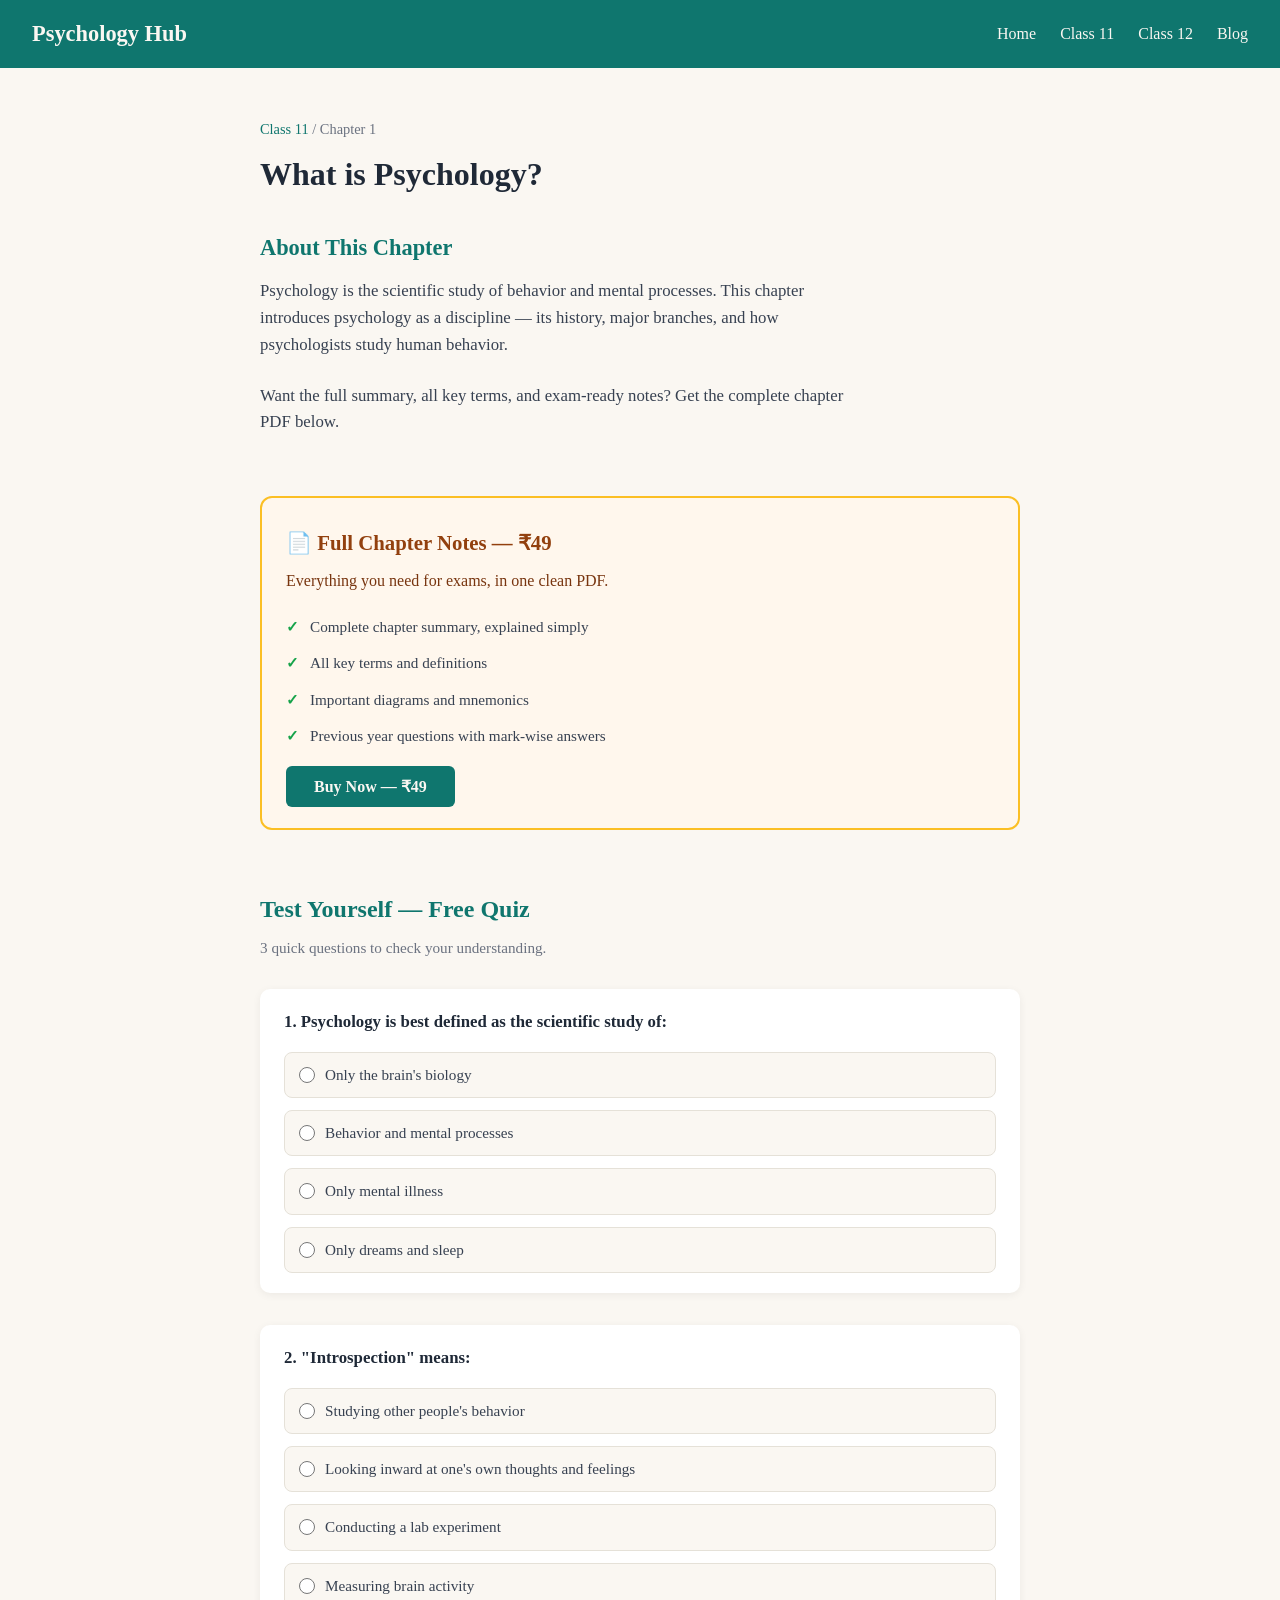
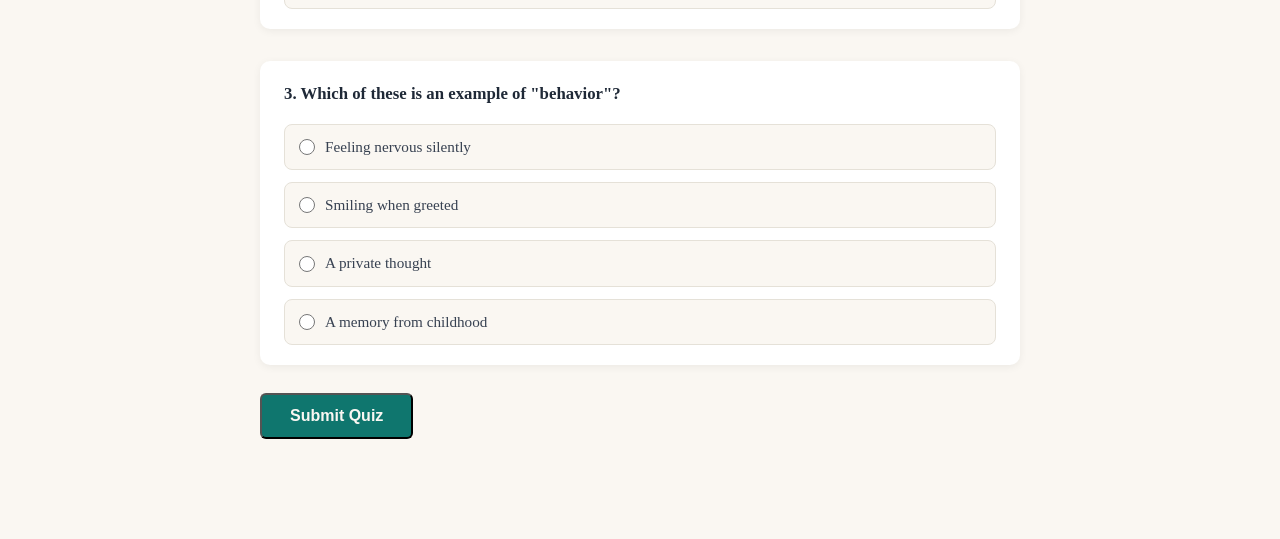
==== chapter-template.html @ 4d124e2e "Initial commit" ====
<!DOCTYPE html>
<html lang="en">
<head>
  <meta charset="UTF-8">
  <meta name="viewport" content="width=device-width, initial-scale=1.0">
  <title>What is Psychology? - Psychology Hub</title>
  <link rel="stylesheet" href="css/style.css">
</head>
<body>

  <nav class="navbar">
    <div class="logo">Psychology Hub</div>
    <ul class="nav-links">
      <li><a href="index.html">Home</a></li>
      <li><a href="class-11.html">Class 11</a></li>
      <li><a href="class-12.html">Class 12</a></li>
      <li><a href="#">Blog</a></li>
    </ul>
  </nav>

  <section class="chapter-header">
    <p class="breadcrumb"><a href="class-11.html">Class 11</a> / Chapter 1</p>
    <h1>What is Psychology?</h1>
  </section>

  <section class="chapter-summary">
  <h2>About This Chapter</h2>
  <p>
    Psychology is the scientific study of behavior and mental processes.
    This chapter introduces psychology as a discipline — its history,
    major branches, and how psychologists study human behavior.
  </p>
  <p class="teaser-note">
    Want the full summary, all key terms, and exam-ready notes? Get the complete chapter PDF below.
  </p>
</section>
<section class="notes-promo">
  <div class="notes-promo-card">
    <h3>📄 Full Chapter Notes — ₹49</h3>
    <p>Everything you need for exams, in one clean PDF.</p>
    <ul class="notes-features">
      <li>Complete chapter summary, explained simply</li>
      <li>All key terms and definitions</li>
      <li>Important diagrams and mnemonics</li>
      <li>Previous year questions with mark-wise answers</li>
    </ul>
    <a href="#" class="btn btn-primary">Buy Now — ₹49</a>
  </div>
</section>
<section class="quiz-section" id="quiz">
  <h2>Test Yourself — Free Quiz</h2>
  <p class="quiz-intro">3 quick questions to check your understanding.</p>

  <div class="quiz-container" id="quiz-container">

    <div class="quiz-question" data-question="1">
      <p class="question-text">1. Psychology is best defined as the scientific study of:</p>
      <div class="options">
        <label class="option"><input type="radio" name="q1" value="wrong"> Only the brain's biology</label>
        <label class="option"><input type="radio" name="q1" value="correct"> Behavior and mental processes</label>
        <label class="option"><input type="radio" name="q1" value="wrong"> Only mental illness</label>
        <label class="option"><input type="radio" name="q1" value="wrong"> Only dreams and sleep</label>
      </div>
    </div>

    <div class="quiz-question" data-question="2">
      <p class="question-text">2. "Introspection" means:</p>
      <div class="options">
        <label class="option"><input type="radio" name="q2" value="wrong"> Studying other people's behavior</label>
        <label class="option"><input type="radio" name="q2" value="correct"> Looking inward at one's own thoughts and feelings</label>
        <label class="option"><input type="radio" name="q2" value="wrong"> Conducting a lab experiment</label>
        <label class="option"><input type="radio" name="q2" value="wrong"> Measuring brain activity</label>
      </div>
    </div>

    <div class="quiz-question" data-question="3">
      <p class="question-text">3. Which of these is an example of "behavior"?</p>
      <div class="options">
        <label class="option"><input type="radio" name="q3" value="wrong"> Feeling nervous silently</label>
        <label class="option"><input type="radio" name="q3" value="correct"> Smiling when greeted</label>
        <label class="option"><input type="radio" name="q3" value="wrong"> A private thought</label>
        <label class="option"><input type="radio" name="q3" value="wrong"> A memory from childhood</label>
      </div>
    </div>

  </div>

  <button id="submit-quiz" class="btn btn-primary">Submit Quiz</button>

  <div id="quiz-result" class="quiz-result"></div>

</section>
<script>
  document.getElementById('submit-quiz').addEventListener('click', function() {
    
    const questions = document.querySelectorAll('.quiz-question');
    let score = 0;
    let totalQuestions = questions.length;

    questions.forEach(function(question) {
      const selected = question.querySelector('input[type="radio"]:checked');
      if (selected && selected.value === 'correct') {
        score++;
      }
    });

    // Score ke hisaab se feedback message decide karo
    let feedback = "";
    if (score === totalQuestions) {
      feedback = "Perfect score! You know this chapter well.";
    } else if (score >= totalQuestions / 2) {
      feedback = "Good effort! Review the topics you missed and try again.";
    } else {
      feedback = "No worries — this is just practice. Read the chapter again and give it another shot.";
    }

    const resultDiv = document.getElementById('quiz-result');
    resultDiv.innerHTML = `You scored ${score} out of ${totalQuestions}. ${feedback}`;
    resultDiv.style.color = '#0F766E';

  });
</script>

</body>
</html>
---- css/style.css ----
/* Basic Reset - sabhi browsers mein same dikhega */
* {
  margin: 0;
  padding: 0;
  box-sizing: border-box;
}

body {
  font-family: 'Georgia', serif;
  background-color: #FAF7F2;   /* Soft ivory background */
  color: #1F2937;               /* Dark grey text - readable, not harsh black */
  line-height: 1.6;
  padding: 40px 20px;
}

h1 {
  color: #0F766E;               /* Deep teal - trust color */
  font-size: 2.2rem;
  margin-bottom: 16px;
}

p {
  font-size: 1.1rem;
  max-width: 600px;
}
.navbar {
  display: flex;
  justify-content: space-between;
  align-items: center;
  background-color: #0F766E;
  padding: 16px 32px;
  margin: -40px -20px 40px -20px;
}

.logo {
  color: #FAF7F2;
  font-size: 1.4rem;
  font-weight: bold;
}

.nav-links {
  list-style: none;
  display: flex;
  gap: 24px;
}

.nav-links a {
  color: #FAF7F2;
  text-decoration: none;
  font-size: 1rem;
}

.nav-links a {
  color: #FAF7F2;
  text-decoration: none;
  font-size: 1rem;
  transition: color 0.2s ease;
}

.nav-links a:hover {
  color: #99F6E4;
}
.hero {
  text-align: center;
  max-width: 700px;
  margin: 60px auto;
}

.hero h1 {
  font-size: 2.8rem;
}

.hero p {
  font-size: 1.15rem;
  color: #4B5563;
  margin: 20px auto 32px auto;
}

.hero-buttons {
  display: flex;
  justify-content: center;
  gap: 16px;
}

.btn {
  padding: 12px 28px;
  border-radius: 6px;
  text-decoration: none;
  font-size: 1rem;
  font-weight: bold;
}

.btn-primary {
  background-color: #0F766E;
  color: #FAF7F2;
}

.btn-secondary {
  background-color: transparent;
  color: #0F766E;
  border: 2px solid #0F766E;
}
.how-it-works {
  max-width: 900px;
  margin: 80px auto;
  text-align: center;
}

.how-it-works h2 {
  color: #0F766E;
  font-size: 1.8rem;
  margin-bottom: 40px;
}

.steps {
  display: flex;
  justify-content: center;
  gap: 32px;
  flex-wrap: wrap;
}

.step {
  background-color: #ffffff;
  border-radius: 10px;
  padding: 28px 20px;
  width: 220px;
  box-shadow: 0 2px 8px rgba(0, 0, 0, 0.06);
}

.step-number {
  background-color: #0F766E;
  color: #FAF7F2;
  width: 36px;
  height: 36px;
  border-radius: 50%;
  display: flex;
  align-items: center;
  justify-content: center;
  font-weight: bold;
  margin: 0 auto 16px auto;
}

.step h3 {
  color: #1F2937;
  font-size: 1.1rem;
  margin-bottom: 8px;
}

.step p {
  font-size: 0.95rem;
  color: #4B5563;
}
.site-footer {
  margin-top: 100px;
  padding: 32px 20px;
  border-top: 1px solid #E5E1D8;
  text-align: center;
}

.footer-content {
  max-width: 500px;
  margin: 0 auto 16px auto;
}

.footer-bio {
  font-size: 0.95rem;
  color: #4B5563;
  margin-bottom: 8px;
}

.footer-blog-link {
  color: #0F766E;
  font-weight: bold;
  text-decoration: none;
  font-size: 0.95rem;
}

.footer-blog-link:hover {
  text-decoration: underline;
}

.footer-copy {
  font-size: 0.8rem;
  color: #9CA3AF;
}
.dashboard-header {
  text-align: center;
  max-width: 700px;
  margin: 50px auto 30px auto;
}

.dashboard-header h1 {
  color: #0F766E;
  font-size: 2.2rem;
  margin-bottom: 10px;
}

.dashboard-header p {
  color: #4B5563;
  font-size: 1.05rem;
}

.bundle-banner {
  background-color: #0F766E;
  color: #FAF7F2;
  text-align: center;
  padding: 24px 20px;
  border-radius: 10px;
  max-width: 700px;
  margin: 0 auto 50px auto;
}

.bundle-banner p {
  margin-bottom: 14px;
  font-size: 1rem;
}

.bundle-banner .btn-primary {
  background-color: #FAF7F2;
  color: #0F766E;
  display: inline-block;
}

.chapter-grid {
  max-width: 1000px;
  margin: 0 auto 80px auto;
  display: grid;
  grid-template-columns: repeat(auto-fit, minmax(260px, 1fr));
  gap: 24px;
  padding: 0 20px;
}

.chapter-card {
  background-color: #ffffff;
  border-radius: 10px;
  padding: 24px;
  box-shadow: 0 2px 8px rgba(0, 0, 0, 0.06);
  text-decoration: none;     /* NAYI LINE */
  display: block;            /* NAYI LINE */
}

.chapter-card h3 {
  color: #1F2937;
  font-size: 1.1rem;
  margin-bottom: 8px;
}

.chapter-card p {
  color: #4B5563;
  font-size: 0.95rem;
  margin-bottom: 16px;
}

.chapter-badges {
  display: flex;
  gap: 10px;
  flex-wrap: wrap;
}

.badge {
  font-size: 0.8rem;
  font-weight: bold;
  padding: 5px 12px;
  border-radius: 20px;
  text-decoration: none;
  display: inline-block;
  transition: opacity 0.2s ease;
}

.badge:hover {
  opacity: 0.8;
}

.badge-free {
  background-color: #D1FAE5;
  color: #065F46;
}

.badge-paid {
  background-color: #FEF3C7;
  color: #92400E;
}
.chapter-header {
  max-width: 800px;
  margin: 50px auto 30px auto;
  padding: 0 20px;
}

.breadcrumb {
  font-size: 0.9rem;
  color: #6B7280;
  margin-bottom: 8px;
}

.breadcrumb a {
  color: #0F766E;
  text-decoration: none;
}

.chapter-header h1 {
  color: #1F2937;
  font-size: 2rem;
}

.chapter-summary {
  max-width: 800px;
  margin: 0 auto 60px auto;
  padding: 0 20px;
}

.chapter-summary h2 {
  color: #0F766E;
  font-size: 1.4rem;
  margin-bottom: 12px;
}

.chapter-summary p {
  color: #374151;
  font-size: 1.05rem;
  margin-bottom: 24px;
}

.chapter-summary h3 {
  color: #1F2937;
  font-size: 1.1rem;
  margin-bottom: 10px;
}

.key-terms {
  list-style: none;
}

.key-terms li {
  background-color: #ffffff;
  padding: 12px 16px;
  border-radius: 8px;
  margin-bottom: 8px;
  color: #374151;
  font-size: 0.98rem;
}
.notes-promo {
  max-width: 800px;
  margin: 0 auto 60px auto;
  padding: 0 20px;
}

.notes-promo-card {
  background-color: #FFF7ED;
  border: 2px solid #FBBF24;
  border-radius: 12px;
  padding: 28px 24px;
}

.notes-promo-card h3 {
  color: #92400E;
  font-size: 1.3rem;
  margin-bottom: 8px;
}

.notes-promo-card > p {
  color: #78350F;
  font-size: 1rem;
  margin-bottom: 16px;
}

.notes-features {
  list-style: none;
  margin-bottom: 20px;
}

.notes-features li {
  color: #374151;
  font-size: 0.95rem;
  padding: 6px 0;
  padding-left: 24px;
  position: relative;
}

.notes-features li::before {
  content: "✓";
  position: absolute;
  left: 0;
  color: #16A34A;
  font-weight: bold;
}
.quiz-section {
  max-width: 800px;
  margin: 0 auto 60px auto;
  padding: 0 20px;
}

.quiz-section h2 {
  color: #0F766E;
  font-size: 1.5rem;
  margin-bottom: 8px;
}

.quiz-intro {
  color: #6B7280;
  font-size: 0.95rem;
  margin-bottom: 28px;
}

.quiz-container {
  display: flex;
  flex-direction: column;
  gap: 32px;
}

.quiz-question {
  background-color: #ffffff;
  border-radius: 10px;
  padding: 20px 24px;
  box-shadow: 0 2px 8px rgba(0, 0, 0, 0.06);
}

.question-text {
  color: #1F2937;
  font-size: 1.05rem;
  font-weight: bold;
  margin-bottom: 16px;
}

.options {
  display: flex;
  flex-direction: column;
  gap: 12px;
}

.option {
  display: flex;
  align-items: center;
  gap: 10px;
  background-color: #FAF7F2;
  border: 1.5px solid #E5E1D8;
  border-radius: 8px;
  padding: 10px 14px;
  cursor: pointer;
  font-size: 0.95rem;
  color: #374151;
  transition: border-color 0.2s ease, background-color 0.2s ease;
}

.option:hover {
  border-color: #0F766E;
  background-color: #F0FDFA;
}

.option input[type="radio"] {
  accent-color: #0F766E;
  width: 16px;
  height: 16px;
  flex-shrink: 0;
}

#submit-quiz {
  margin-top: 28px;
}

.quiz-result {
  margin-top: 24px;
  font-size: 1.1rem;
  font-weight: bold;
}
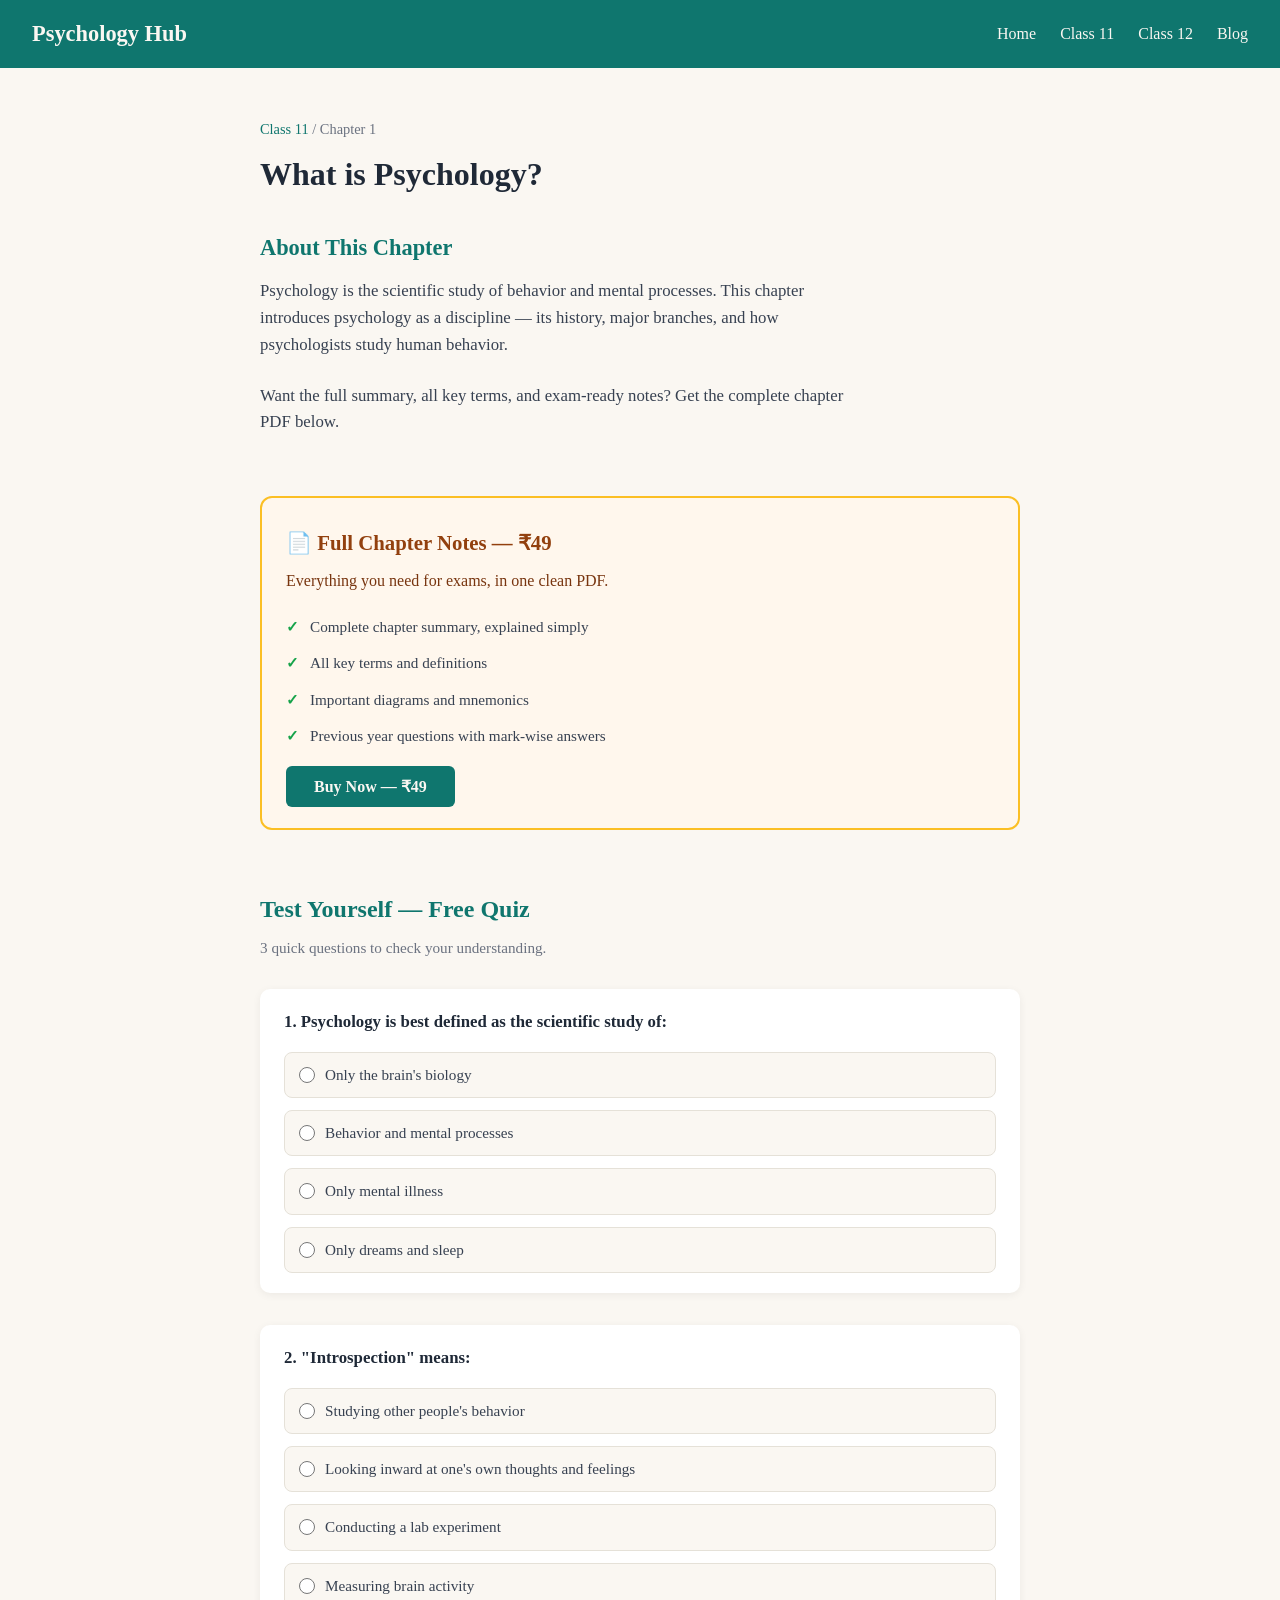
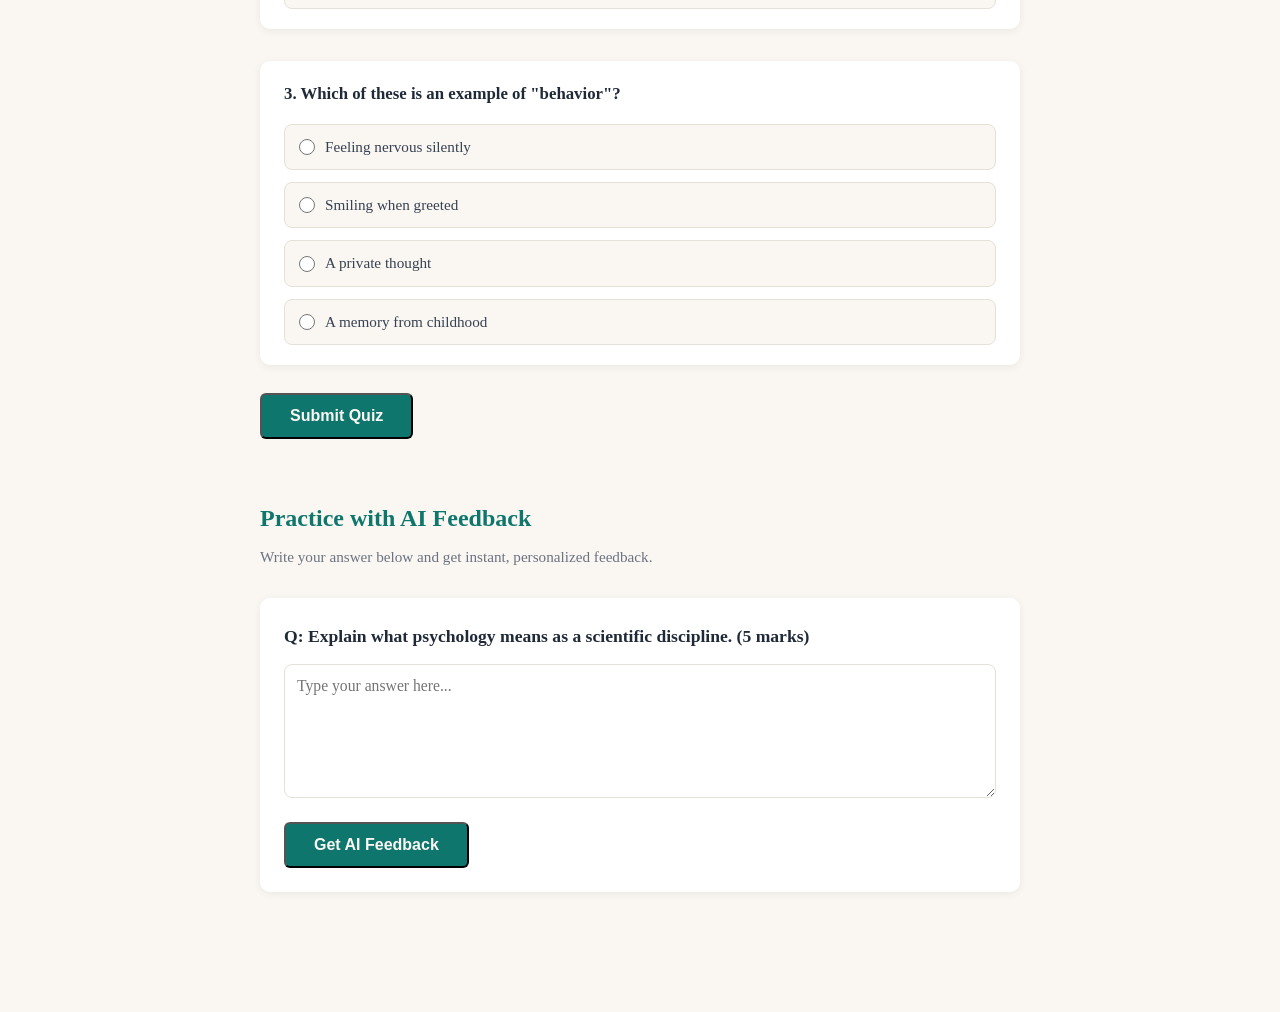
==== commit 6bd50608: "Added AI evaluator" ====
--- a/chapter-template.html
+++ b/chapter-template.html
@@ -90,6 +90,24 @@
   <div id="quiz-result" class="quiz-result"></div>
 
 </section>
+<section class="ai-evaluator">
+  <h2>Practice with AI Feedback</h2>
+  <p class="quiz-intro">Write your answer below and get instant, personalized feedback.</p>
+
+  <div class="evaluator-card">
+    <p class="eval-question">Q: Explain what psychology means as a scientific discipline. (5 marks)</p>
+    
+    <textarea id="student-answer" placeholder="Type your answer here..." rows="6"></textarea>
+    
+    <button id="submit-answer" class="btn btn-primary">Get AI Feedback</button>
+    
+    <div id="eval-loading" class="eval-loading" style="display: none;">
+      Checking your answer...
+    </div>
+
+    <div id="eval-result" class="eval-result" style="display: none;"></div>
+  </div>
+</section>
 <script>
   document.getElementById('submit-quiz').addEventListener('click', function() {
     
@@ -120,6 +138,52 @@
 
   });
 </script>
+<script>
+  document.getElementById('submit-answer').addEventListener('click', async function() {
+    
+    const answer = document.getElementById('student-answer').value;
+
+    if (answer.trim() === "") {
+      alert("Please write an answer first!");
+      return;
+    }
+
+    const loadingDiv = document.getElementById('eval-loading');
+    const resultDiv = document.getElementById('eval-result');
+
+    // Loading message dikhao, purana result chhupao
+    loadingDiv.style.display = "block";
+    resultDiv.style.display = "none";
+
+    try {
+      const response = await fetch('/.netlify/functions/evaluate-answer', {
+        method: 'POST',
+        headers: { 'Content-Type': 'application/json' },
+        body: JSON.stringify({
+          question: "Explain what psychology means as a scientific discipline. (5 marks)",
+          studentAnswer: answer
+        })
+      });
+
+      const data = await response.json();
+
+      loadingDiv.style.display = "none";
+      resultDiv.style.display = "block";
+
+      resultDiv.innerHTML = `
+        <div class="eval-score">Score: ${data.score} / 5</div>
+        <div class="eval-feedback">${data.feedback}</div>
+        <div class="eval-missed"><strong>What you could add:</strong> ${data.missedPoints}</div>
+      `;
+
+    } catch (error) {
+      loadingDiv.style.display = "none";
+      resultDiv.style.display = "block";
+      resultDiv.innerHTML = "Something went wrong. Please try again in a moment.";
+    }
+
+  });
+</script>
 
 </body>
-</html>+</html>
--- a/css/style.css
+++ b/css/style.css
@@ -461,4 +461,80 @@
   margin-top: 24px;
   font-size: 1.1rem;
   font-weight: bold;
+}
+.ai-evaluator {
+  max-width: 800px;
+  margin: 0 auto 80px auto;
+  padding: 0 20px;
+}
+
+.ai-evaluator h2 {
+  color: #0F766E;
+  font-size: 1.5rem;
+  margin-bottom: 8px;
+}
+
+.evaluator-card {
+  background-color: #ffffff;
+  border-radius: 10px;
+  padding: 24px;
+  box-shadow: 0 2px 8px rgba(0, 0, 0, 0.06);
+  margin-top: 20px;
+}
+
+.eval-question {
+  font-weight: bold;
+  color: #1F2937;
+  margin-bottom: 14px;
+}
+
+#student-answer {
+  width: 100%;
+  padding: 12px;
+  border: 1.5px solid #E5E1D8;
+  border-radius: 8px;
+  font-family: inherit;
+  font-size: 0.98rem;
+  color: #374151;
+  resize: vertical;
+}
+
+#student-answer:focus {
+  outline: none;
+  border-color: #0F766E;
+}
+
+#submit-answer {
+  margin-top: 16px;
+}
+
+.eval-loading {
+  margin-top: 16px;
+  color: #6B7280;
+  font-style: italic;
+}
+
+.eval-result {
+  margin-top: 20px;
+  background-color: #F0FDFA;
+  border-left: 4px solid #0F766E;
+  padding: 16px 20px;
+  border-radius: 6px;
+}
+
+.eval-result .eval-score {
+  font-weight: bold;
+  color: #0F766E;
+  font-size: 1.1rem;
+  margin-bottom: 8px;
+}
+
+.eval-result .eval-feedback {
+  color: #374151;
+  margin-bottom: 8px;
+}
+
+.eval-result .eval-missed {
+  color: #6B7280;
+  font-size: 0.95rem;
 }
